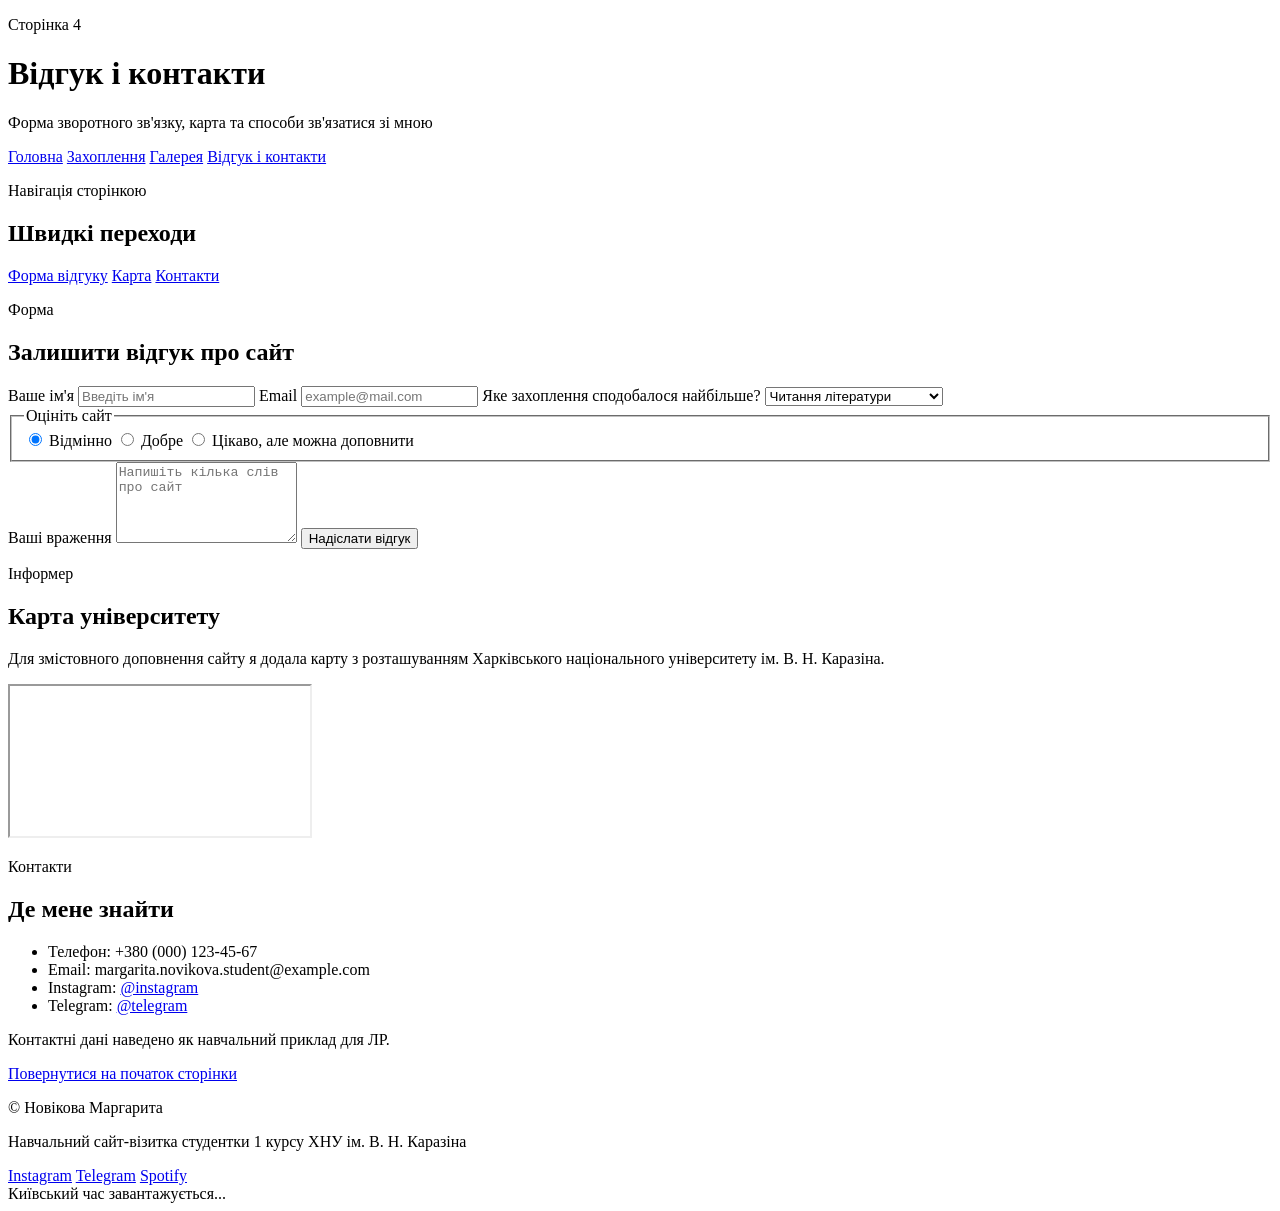
==== contact.html @ 20f87be4 "Add files via upload" ====
<!DOCTYPE html>
<html lang="uk">
<head>
    <meta charset="UTF-8">
    <meta name="viewport" content="width=device-width, initial-scale=1.0">
    <title>Відгук і контакти</title>
    <style>
        body.page-contact .feedback-form {
            grid-template-columns: repeat(2, minmax(0, 1fr));
        }

        body.page-contact .feedback-form > *:nth-child(5),
        body.page-contact .feedback-form > *:nth-child(6),
        body.page-contact .feedback-form > *:nth-child(7),
        body.page-contact .feedback-form > *:nth-child(8) {
            grid-column: 1 / -1;
        }

        @media (max-width: 760px) {
            body.page-contact .feedback-form {
                grid-template-columns: 1fr;
            }
        }
    </style>
    <link rel="stylesheet" href="css/styles.css">
    <script src="js/script.js" defer></script>
</head>
<body id="top" class="page-contact">
    <header class="site-header compact">
        <div class="brand-block">
            <p class="eyebrow">Сторінка 4</p>
            <h1>Відгук і контакти</h1>
            <p class="subtitle">Форма зворотного зв'язку, карта та способи зв'язатися зі мною</p>
        </div>
        <nav class="main-nav" aria-label="Головне меню">
            <a href="index.html">Головна</a>
            <a href="hobbies.html">Захоплення</a>
            <a href="gallery.html">Галерея</a>
            <a href="contact.html">Відгук і контакти</a>
        </nav>
    </header>

    <main class="page-shell">
        <section class="section-card">
            <div class="section-heading">
                <p class="section-label">Навігація сторінкою</p>
                <h2>Швидкі переходи</h2>
            </div>
            <div class="link-cloud">
                <a href="#feedback">Форма відгуку</a>
                <a href="#map">Карта</a>
                <a href="#contacts">Контакти</a>
            </div>
        </section>

        <section class="section-card" id="feedback">
            <div class="section-heading">
                <p class="section-label">Форма</p>
                <h2>Залишити відгук про сайт</h2>
            </div>
            <form class="feedback-form" data-feedback-form>
                <label>
                    Ваше ім'я
                    <input type="text" name="name" placeholder="Введіть ім'я" required>
                </label>
                <label>
                    Email
                    <input type="email" name="email" placeholder="example@mail.com" required>
                </label>
                <label>
                    Яке захоплення сподобалося найбільше?
                    <select name="topic">
                        <option value="reading">Читання літератури</option>
                        <option value="guitar">Гра на гітарі</option>
                        <option value="games">Комп'ютерні ігри</option>
                        <option value="movies">Фільми та серіали</option>
                        <option value="german">Німецька мова</option>
                        <option value="music">Прослуховування музики</option>
                    </select>
                </label>
                <fieldset>
                    <legend>Оцініть сайт</legend>
                    <label class="inline-option"><input type="radio" name="score" value="5" checked> Відмінно</label>
                    <label class="inline-option"><input type="radio" name="score" value="4"> Добре</label>
                    <label class="inline-option"><input type="radio" name="score" value="3"> Цікаво, але можна доповнити</label>
                </fieldset>
                <label>
                    Ваші враження
                    <textarea name="message" rows="5" placeholder="Напишіть кілька слів про сайт"></textarea>
                </label>
                <button class="action-button" type="submit">Надіслати відгук</button>
                <p class="form-status" data-form-status aria-live="polite"></p>
            </form>
        </section>

        <section class="section-card" id="map">
            <div class="section-heading">
                <p class="section-label">Інформер</p>
                <h2>Карта університету</h2>
            </div>
            <p>
                Для змістовного доповнення сайту я додала карту з розташуванням Харківського
                національного університету ім. В. Н. Каразіна.
            </p>
            <div class="map-frame">
                <iframe
                    src="https://www.google.com/maps?q=V.%20N.%20Karazin%20Kharkiv%20National%20University&output=embed"
                    title="Карта ХНУ ім. В. Н. Каразіна"
                    loading="lazy"
                    referrerpolicy="no-referrer-when-downgrade"></iframe>
            </div>
        </section>

        <section class="section-card" id="contacts">
            <div class="section-heading">
                <p class="section-label">Контакти</p>
                <h2>Де мене знайти</h2>
            </div>
            <ul class="fancy-list">
                <li>Телефон: +380 (000) 123-45-67</li>
                <li>Email: margarita.novikova.student@example.com</li>
                <li>Instagram: <a href="https://www.instagram.com/" target="_blank" rel="noopener noreferrer">@instagram</a></li>
                <li>Telegram: <a href="https://t.me/" target="_blank" rel="noopener noreferrer">@telegram</a></li>
            </ul>
            <p class="note">
                Контактні дані наведено як навчальний приклад для ЛР.
            </p>
            <p class="back-link"><a href="#top">Повернутися на початок сторінки</a></p>
        </section>
    </main>

    <footer class="site-footer">
        <div>
            <p>&copy; Новікова Маргарита</p>
            <p>Навчальний сайт-візитка студентки 1 курсу ХНУ ім. В. Н. Каразіна</p>
        </div>
        <div class="footer-links">
            <a href="https://www.instagram.com/" target="_blank" rel="noopener noreferrer">Instagram</a>
            <a href="https://t.me/" target="_blank" rel="noopener noreferrer">Telegram</a>
            <a href="https://open.spotify.com/" target="_blank" rel="noopener noreferrer">Spotify</a>
        </div>
        <div class="clock-badge" data-clock>
            Київський час завантажується...
        </div>
    </footer>
</body>
</html>
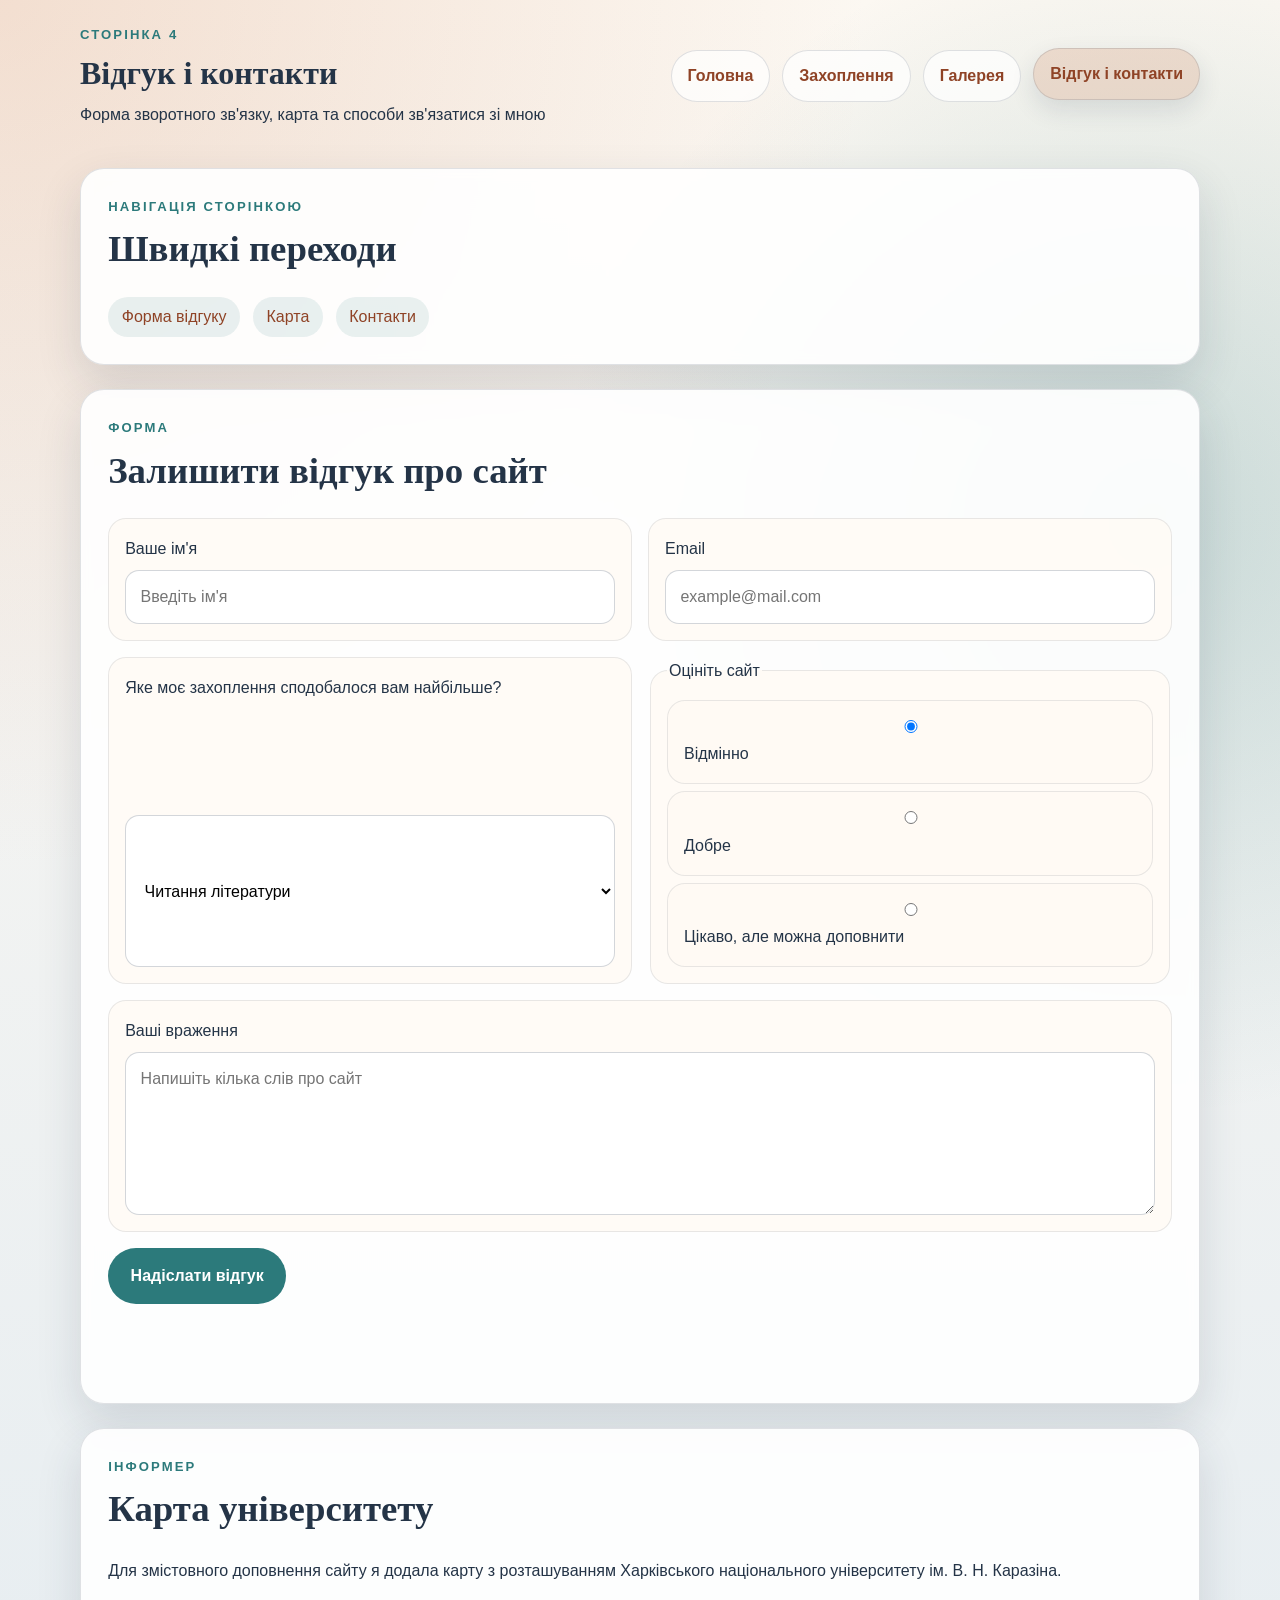
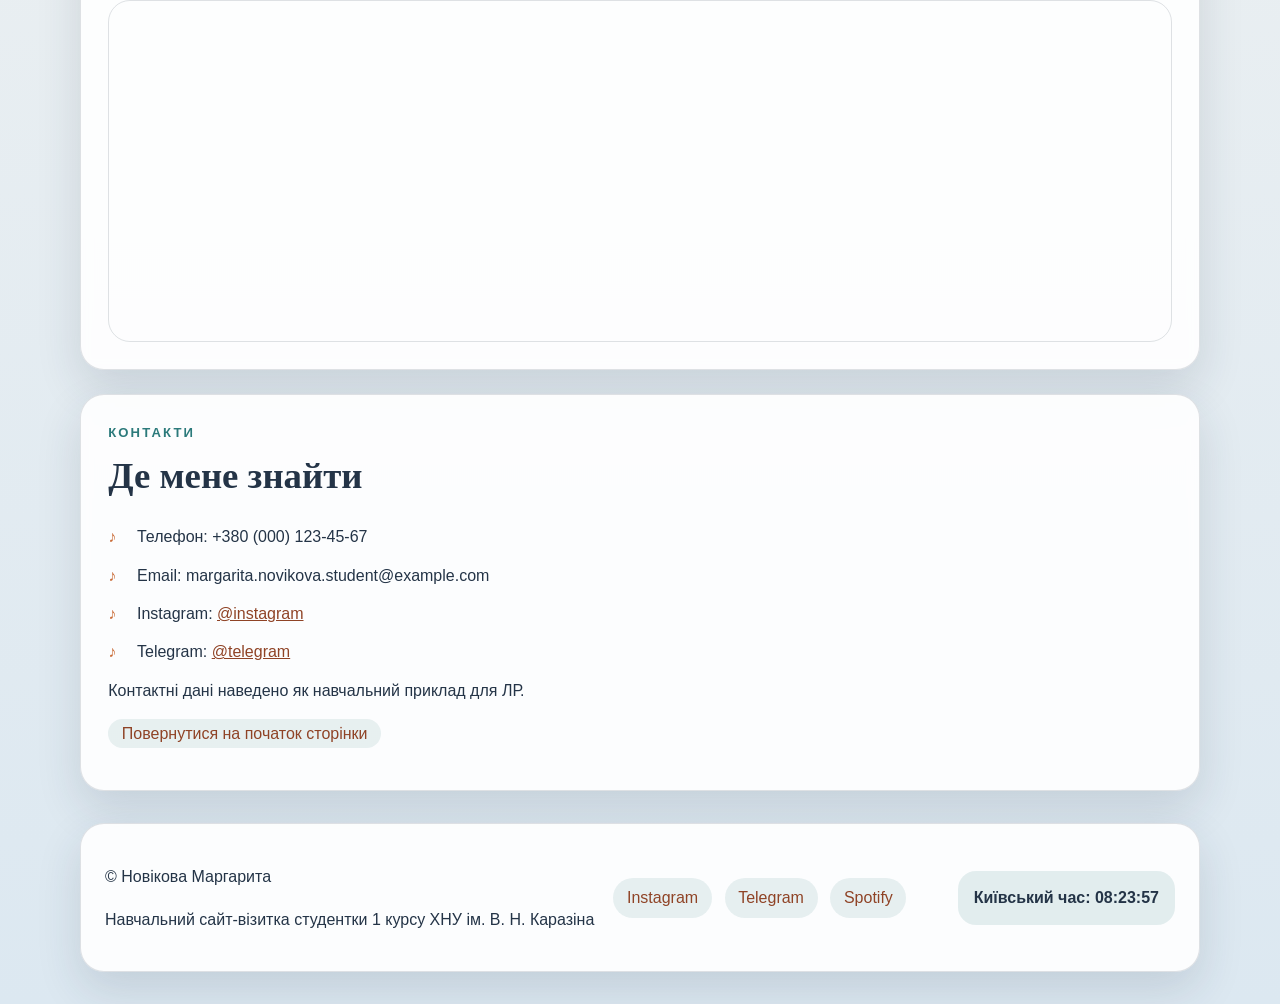
==== commit 83601502: "Update contact.html" ====
--- a/contact.html
+++ b/contact.html
@@ -68,7 +68,7 @@
                     <input type="email" name="email" placeholder="example@mail.com" required>
                 </label>
                 <label>
-                    Яке захоплення сподобалося найбільше?
+                    Яке моє захоплення сподобалося вам найбільше?
                     <select name="topic">
                         <option value="reading">Читання літератури</option>
                         <option value="guitar">Гра на гітарі</option>
--- a/css/styles.css
+++ b/css/styles.css
@@ -0,0 +1,611 @@
+:root {
+    --bg-top: #fcf8f2;
+    --bg-bottom: #dce8f1;
+    --panel: rgba(255, 255, 255, 0.9);
+    --panel-strong: #fffaf4;
+    --ink: #243447;
+    --accent: #c96b37;
+    --accent-deep: #8f4326;
+    --teal: #2c7a7b;
+    --border: rgba(36, 52, 71, 0.14);
+    --shadow: 0 18px 45px rgba(36, 52, 71, 0.14);
+    --radius: 24px;
+}
+
+* {
+    box-sizing: border-box;
+}
+
+html {
+    scroll-behavior: smooth;
+}
+
+body {
+    margin: 0;
+    min-height: 100vh;
+    color: var(--ink);
+    font-family: "Segoe UI", Tahoma, Geneva, Verdana, sans-serif;
+    line-height: 1.7;
+    background:
+        radial-gradient(circle at top left, rgba(201, 107, 55, 0.18), transparent 30%),
+        radial-gradient(circle at 90% 20%, rgba(44, 122, 123, 0.22), transparent 25%),
+        linear-gradient(180deg, var(--bg-top), var(--bg-bottom));
+}
+
+img {
+    display: block;
+    max-width: 100%;
+}
+
+a {
+    color: var(--accent-deep);
+}
+
+a:hover {
+    color: var(--teal);
+}
+
+.site-header,
+.site-footer,
+.page-shell {
+    width: min(1120px, calc(100% - 2rem));
+    margin: 0 auto;
+}
+
+.site-header {
+    display: flex;
+    flex-wrap: wrap;
+    justify-content: space-between;
+    gap: 1.25rem;
+    align-items: center;
+    padding: 2rem 0 1rem;
+}
+
+.site-header.compact {
+    padding-top: 1.5rem;
+}
+
+.brand-block h1,
+.hero-text h2,
+.section-heading h2,
+.info-card h3 {
+    margin: 0;
+    font-family: Georgia, "Times New Roman", serif;
+}
+
+.eyebrow,
+.section-label,
+.subtitle,
+.media-caption,
+.note {
+    margin: 0;
+}
+
+.eyebrow,
+.section-label {
+    font-size: 0.82rem;
+    letter-spacing: 0.16em;
+    text-transform: uppercase;
+    color: var(--teal);
+    font-weight: 700;
+}
+
+.subtitle {
+    max-width: 42rem;
+}
+
+.main-nav {
+    display: flex;
+    flex-wrap: wrap;
+    gap: 0.75rem;
+}
+
+.main-nav a,
+.button-link,
+.action-button {
+    border-radius: 999px;
+    text-decoration: none;
+    transition: transform 0.2s ease, box-shadow 0.2s ease, background 0.2s ease;
+}
+
+.main-nav a {
+    padding: 0.72rem 1rem;
+    background: rgba(255, 255, 255, 0.7);
+    border: 1px solid var(--border);
+    font-weight: 600;
+}
+
+.main-nav a.active,
+.main-nav a:hover,
+.button-link:hover,
+.action-button:hover {
+    transform: translateY(-2px);
+    box-shadow: 0 10px 24px rgba(36, 52, 71, 0.12);
+}
+
+.main-nav a.active {
+    background: rgba(201, 107, 55, 0.18);
+}
+
+.page-shell {
+    padding-bottom: 2rem;
+}
+
+.hero-card,
+.section-card,
+.info-card,
+.site-footer {
+    background: var(--panel);
+    border: 1px solid var(--border);
+    box-shadow: var(--shadow);
+    backdrop-filter: blur(6px);
+}
+
+.hero-card {
+    display: grid;
+    grid-template-columns: 1.2fr 0.8fr;
+    gap: 1.5rem;
+    padding: 2rem;
+    border-radius: calc(var(--radius) + 4px);
+}
+
+.hero-text h2 {
+    margin-top: 0.5rem;
+    margin-bottom: 1rem;
+    font-size: clamp(2rem, 4vw, 3.2rem);
+}
+
+.hero-media img {
+    border-radius: 22px;
+    border: 1px solid var(--border);
+    background: linear-gradient(135deg, #fff8ee, #e1eef1);
+}
+
+.button-row {
+    display: flex;
+    flex-wrap: wrap;
+    gap: 0.85rem;
+    margin-top: 1.5rem;
+}
+
+.button-link,
+.action-button {
+    display: inline-flex;
+    align-items: center;
+    justify-content: center;
+    cursor: pointer;
+}
+
+.button-link {
+    padding: 0.9rem 1.3rem;
+    background: var(--accent);
+    color: #fff;
+    font-weight: 700;
+}
+
+.button-link.alt {
+    background: rgba(44, 122, 123, 0.12);
+    color: var(--teal);
+}
+
+.section-card {
+    margin-top: 1.5rem;
+    padding: 1.7rem;
+    border-radius: var(--radius);
+}
+
+.section-heading {
+    margin-bottom: 1rem;
+}
+
+.section-heading h2 {
+    font-size: clamp(1.6rem, 3vw, 2.3rem);
+}
+
+.link-cloud,
+.resource-list,
+.card-links,
+.media-strip,
+.footer-links {
+    display: flex;
+    flex-wrap: wrap;
+    gap: 0.8rem;
+}
+
+.link-cloud a,
+.resource-list a,
+.footer-links a,
+.back-link a {
+    padding: 0.4rem 0.85rem;
+    border-radius: 999px;
+    background: rgba(44, 122, 123, 0.1);
+    text-decoration: none;
+}
+
+.grid-section {
+    display: grid;
+    grid-template-columns: repeat(3, minmax(0, 1fr));
+    gap: 1.2rem;
+    margin-top: 1.5rem;
+}
+
+.info-card {
+    padding: 1.5rem;
+    border-radius: var(--radius);
+}
+
+.info-card.accent {
+    background: linear-gradient(180deg, rgba(201, 107, 55, 0.12), rgba(255, 255, 255, 0.92));
+}
+
+.info-card.spotlight {
+    background: linear-gradient(180deg, rgba(44, 122, 123, 0.15), rgba(255, 255, 255, 0.92));
+}
+
+.fancy-list,
+.number-list {
+    padding-left: 0;
+    margin: 1rem 0 0;
+}
+
+.fancy-list li,
+.number-list li {
+    list-style: none;
+    margin-bottom: 0.7rem;
+    padding-left: 1.8rem;
+    position: relative;
+}
+
+.fancy-list li::before {
+    content: "♪";
+    color: var(--accent);
+    position: absolute;
+    left: 0;
+    font-weight: 700;
+}
+
+.number-list {
+    counter-reset: custom;
+}
+
+.number-list li::before {
+    counter-increment: custom;
+    content: counter(custom);
+    position: absolute;
+    left: 0;
+    top: 0.08rem;
+    width: 1.15rem;
+    height: 1.15rem;
+    border-radius: 50%;
+    background: rgba(201, 107, 55, 0.18);
+    color: var(--accent-deep);
+    font-size: 0.82rem;
+    text-align: center;
+    line-height: 1.15rem;
+    font-weight: 700;
+}
+
+.route-card {
+    flex: 1 1 220px;
+    min-height: 120px;
+    padding: 1.15rem;
+    border-radius: 22px;
+    background: linear-gradient(145deg, rgba(255, 255, 255, 0.95), rgba(220, 232, 241, 0.8));
+    border: 1px solid var(--border);
+    text-decoration: none;
+}
+
+.route-card span {
+    display: block;
+    font-size: 0.85rem;
+    letter-spacing: 0.14em;
+    text-transform: uppercase;
+    color: var(--teal);
+    margin-bottom: 0.5rem;
+}
+
+.columns {
+    column-width: 18rem;
+    column-gap: 2rem;
+    margin-top: 1rem;
+}
+
+.columns p {
+    margin-top: 0;
+    break-inside: avoid;
+}
+
+.media-strip {
+    margin-top: 1rem;
+}
+
+.media-strip a {
+    flex: 1 1 200px;
+    max-width: 280px;
+}
+
+.media-strip img {
+    border-radius: 20px;
+    border: 1px solid var(--border);
+    background: #fff;
+    padding: 0.25rem;
+}
+
+.styled-table {
+    width: 100%;
+    border-collapse: collapse;
+    margin-top: 1rem;
+    overflow: hidden;
+    border-radius: 20px;
+}
+
+.styled-table caption {
+    margin-bottom: 0.8rem;
+    caption-side: top;
+    font-weight: 700;
+    color: var(--accent-deep);
+}
+
+.styled-table th,
+.styled-table td {
+    padding: 0.95rem;
+    border: 1px solid rgba(36, 52, 71, 0.1);
+    text-align: left;
+    vertical-align: top;
+}
+
+.styled-table thead {
+    background: rgba(44, 122, 123, 0.12);
+}
+
+.layered-gallery {
+    position: relative;
+    min-height: 420px;
+    margin-top: 1rem;
+    border-radius: 24px;
+    background:
+        linear-gradient(135deg, rgba(255, 250, 244, 0.95), rgba(219, 235, 242, 0.95)),
+        repeating-linear-gradient(
+            45deg,
+            rgba(201, 107, 55, 0.06),
+            rgba(201, 107, 55, 0.06) 12px,
+            rgba(255, 255, 255, 0.02) 12px,
+            rgba(255, 255, 255, 0.02) 24px
+        );
+    border: 1px solid var(--border);
+    overflow: hidden;
+}
+
+.layer {
+    position: absolute;
+    width: min(240px, 42vw);
+    border-radius: 22px;
+    transition: transform 0.25s ease;
+}
+
+.layer img {
+    width: 100%;
+    border-radius: 22px;
+    box-shadow: 0 20px 30px rgba(36, 52, 71, 0.18);
+}
+
+.layer:hover {
+    transform: translateY(-8px) scale(1.03);
+}
+
+.layer.one {
+    left: 4%;
+    top: 12%;
+    z-index: 1;
+}
+
+.layer.two {
+    left: 24%;
+    top: 4%;
+    z-index: 3;
+}
+
+.layer.three {
+    left: 43%;
+    top: 16%;
+    z-index: 5;
+}
+
+.layer.four {
+    left: 16%;
+    top: 44%;
+    z-index: 4;
+}
+
+.layer.five {
+    left: 56%;
+    top: 38%;
+    z-index: 2;
+}
+
+.feedback-form {
+    display: grid;
+    gap: 1rem;
+    margin-top: 1rem;
+}
+
+.feedback-form label,
+.feedback-form fieldset {
+    display: grid;
+    gap: 0.45rem;
+    padding: 1rem;
+    border-radius: 18px;
+    background: rgba(255, 250, 244, 0.82);
+    border: 1px solid rgba(36, 52, 71, 0.1);
+}
+
+.feedback-form input,
+.feedback-form select,
+.feedback-form textarea {
+    width: 100%;
+    padding: 0.78rem 0.9rem;
+    border-radius: 14px;
+    border: 1px solid rgba(36, 52, 71, 0.2);
+    font: inherit;
+    background: #fff;
+}
+
+.inline-option,
+.checkbox-line {
+    display: flex;
+    align-items: center;
+    gap: 0.65rem;
+}
+
+.inline-option input,
+.checkbox-line input {
+    width: auto;
+}
+
+.action-button {
+    width: fit-content;
+    border: 0;
+    padding: 0.9rem 1.4rem;
+    background: var(--teal);
+    color: #fff;
+    font: inherit;
+    font-weight: 700;
+}
+
+.form-status {
+    min-height: 1.5rem;
+    font-weight: 700;
+    color: var(--accent-deep);
+}
+
+.map-frame {
+    margin-top: 1rem;
+    overflow: hidden;
+    border-radius: 22px;
+    border: 1px solid var(--border);
+}
+
+.video-frame,
+.map-frame iframe {
+    display: block;
+    width: 100%;
+}
+
+.video-frame {
+    margin-top: 1rem;
+    overflow: hidden;
+    border-radius: 22px;
+    border: 1px solid var(--border);
+    background: rgba(255, 255, 255, 0.75);
+    aspect-ratio: 16 / 9;
+}
+
+.video-frame iframe,
+.map-frame iframe {
+    display: block;
+    width: 100%;
+    border: 0;
+}
+
+.video-frame iframe {
+    height: 100%;
+}
+
+.map-frame iframe {
+    min-height: 340px;
+}
+
+.site-footer {
+    margin-bottom: 2rem;
+    padding: 1.4rem 1.5rem;
+    border-radius: 24px;
+    display: grid;
+    grid-template-columns: 1.5fr 1fr auto;
+    gap: 1rem;
+    align-items: center;
+}
+
+.clock-badge {
+    justify-self: end;
+    padding: 0.85rem 1rem;
+    border-radius: 18px;
+    background: rgba(44, 122, 123, 0.12);
+    text-align: center;
+    font-weight: 700;
+}
+
+@media (max-width: 900px) {
+    .hero-card,
+    .grid-section,
+    .site-footer {
+        grid-template-columns: 1fr;
+    }
+
+    .clock-badge {
+        justify-self: start;
+    }
+}
+
+@media (max-width: 760px) {
+    .site-header {
+        padding-top: 1.25rem;
+    }
+
+    .hero-card,
+    .section-card,
+    .info-card,
+    .site-footer {
+        padding: 1.2rem;
+    }
+
+    .layered-gallery {
+        min-height: 540px;
+    }
+
+    .layer {
+        width: min(210px, 64vw);
+    }
+
+    .layer.one {
+        left: 4%;
+        top: 6%;
+    }
+
+    .layer.two {
+        left: 34%;
+        top: 10%;
+    }
+
+    .layer.three {
+        left: 18%;
+        top: 34%;
+    }
+
+    .layer.four {
+        left: 2%;
+        top: 56%;
+    }
+
+    .layer.five {
+        left: 42%;
+        top: 62%;
+    }
+}
+
+@media (max-width: 520px) {
+    body {
+        line-height: 1.6;
+    }
+
+    .site-header,
+    .site-footer,
+    .page-shell {
+        width: min(100% - 1rem, 1120px);
+    }
+
+    .main-nav a,
+    .button-link,
+    .action-button {
+        width: 100%;
+    }
+}
